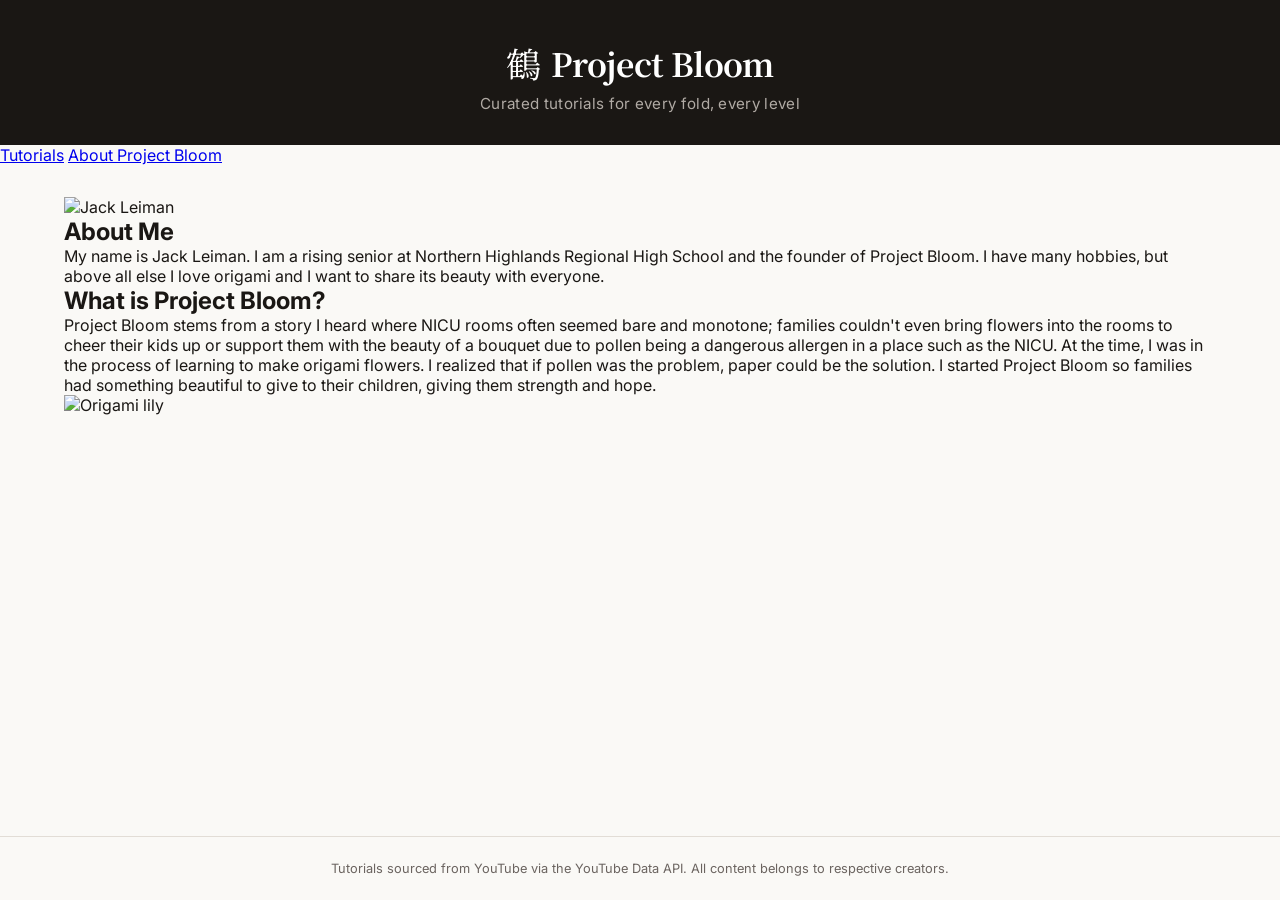
==== about.html @ 2d4c1f08 "Add files via upload" ====
﻿<!DOCTYPE html>
<html lang="en">
<head>
  <meta charset="UTF-8" />
  <meta name="viewport" content="width=device-width, initial-scale=1.0" />
  <title>About Project Bloom — Project Bloom</title>
  <link rel="stylesheet" href="styles.css" />
  <link rel="preconnect" href="https://fonts.googleapis.com" />
  <link href="https://fonts.googleapis.com/css2?family=Noto+Serif+JP:wght@400;700&family=Inter:wght@400;500;600&display=swap" rel="stylesheet" />
</head>
<body>

  <header class="site-header">
    <div class="header-inner">
      <div class="logo">
        <span class="logo-icon">&#40372;</span>
        <span class="logo-text">Project Bloom</span>
      </div>
      <p class="tagline">Curated tutorials for every fold, every level</p>
    </div>
  </header>

  <nav class="site-nav" aria-label="Site navigation">
    <div class="nav-inner">
      <a href="index.html" class="nav-link">Tutorials</a>
      <a href="about.html" class="nav-link active" aria-current="page">About Project Bloom</a>
    </div>
  </nav>

  <main class="about-main">

    <section class="about-section about-who">
      <div class="about-image-side">
        <img src="images/JackLeimanHeadshot.jpg" alt="Jack Leiman" class="about-photo" />
      </div>
      <div class="about-text-side">
        <h2 class="about-heading">About Me</h2>
        <p class="about-body">My name is Jack Leiman. I am a rising senior at Northern Highlands Regional High School and the
           founder of Project Bloom. I have many hobbies, but above all else I love origami and I want to share its beauty with everyone.</p>
      </div>
    </section>

    <section class="about-section about-what">
      <div class="about-text-side">
        <h2 class="about-heading">What is Project Bloom?</h2>
        <p class="about-body">Project Bloom stems from a story I heard where NICU rooms often seemed bare and monotone; 
          families couldn't even bring flowers into the rooms to cheer their kids up or support them with the beauty of a 
          bouquet due to pollen being a dangerous allergen in a place such as the NICU. At the time, I was in the process of 
          learning to make origami flowers. I realized that if pollen was the problem, paper could be the solution. I started 
          Project Bloom so families had something beautiful to give to their children, giving them strength and hope. </p>
      </div>
      <div class="about-image-side">
        <img src="images/Origami Lily.jpg" alt="Origami lily" class="about-photo" />
      </div>
    </section>

  </main>

  <footer class="site-footer">
    <p>Tutorials sourced from YouTube via the YouTube Data API. All content belongs to respective creators.</p>
  </footer>

</body>
</html>
---- styles.css ----
/* ── Reset & base ── */
*, *::before, *::after { box-sizing: border-box; margin: 0; padding: 0; }

:root {
  --bg: #faf9f6;
  --surface: #ffffff;
  --surface-alt: #f3f0eb;
  --border: #e2ddd6;
  --text: #1a1714;
  --text-muted: #6b6460;
  --accent: #c0392b;
  --accent-soft: #f9ece9;
  --accent-hover: #a93226;
  --pill-active-bg: #1a1714;
  --pill-active-text: #ffffff;
  --shadow-sm: 0 1px 3px rgba(0,0,0,.08);
  --shadow-md: 0 4px 16px rgba(0,0,0,.1);
  --radius: 10px;
  --radius-sm: 6px;
  --font-body: 'Inter', system-ui, sans-serif;
  --font-display: 'Noto Serif JP', serif;

  --diff-beginner: #2e7d32;
  --diff-beginner-bg: #e8f5e9;
  --diff-low: #1565c0;
  --diff-low-bg: #e3f2fd;
  --diff-intermediate: #e65100;
  --diff-intermediate-bg: #fff3e0;
  --diff-advanced: #6a1b9a;
  --diff-advanced-bg: #f3e5f5;
}

body {
  font-family: var(--font-body);
  background: var(--bg);
  color: var(--text);
  min-height: 100vh;
  display: flex;
  flex-direction: column;
}

/* ── Header ── */
.site-header {
  background: var(--text);
  color: #fff;
  padding: 2.5rem 1.5rem 2rem;
  text-align: center;
}

.header-inner { max-width: 900px; margin: 0 auto; }

.logo {
  display: flex;
  align-items: center;
  justify-content: center;
  gap: .6rem;
  margin-bottom: .5rem;
}

.logo-icon {
  font-size: 2.2rem;
  font-family: var(--font-display);
  line-height: 1;
}

.logo-text {
  font-family: var(--font-display);
  font-size: 2rem;
  font-weight: 700;
  letter-spacing: -.02em;
}

.tagline {
  color: #b0aaa4;
  font-size: .95rem;
  letter-spacing: .02em;
}

/* ── Main layout ── */
main {
  flex: 1;
  max-width: 1200px;
  margin: 0 auto;
  width: 100%;
  padding: 2rem 1.5rem 4rem;
}

/* ── Filter bar ── */
.filter-bar {
  background: var(--surface);
  border: 1px solid var(--border);
  border-radius: var(--radius);
  padding: 1.25rem 1.5rem;
  margin-bottom: 1.25rem;
  display: flex;
  flex-direction: column;
  gap: 1rem;
  box-shadow: var(--shadow-sm);
}

.filter-group {
  display: flex;
  align-items: flex-start;
  gap: 1rem;
}

.filter-label {
  font-size: .75rem;
  font-weight: 600;
  text-transform: uppercase;
  letter-spacing: .07em;
  color: var(--text-muted);
  padding-top: .45rem;
  min-width: 72px;
}

.filter-pills {
  display: flex;
  flex-wrap: wrap;
  gap: .5rem;
}

.pill {
  background: var(--surface-alt);
  border: 1px solid var(--border);
  color: var(--text);
  border-radius: 999px;
  padding: .35rem .9rem;
  font-size: .85rem;
  font-family: var(--font-body);
  cursor: pointer;
  transition: background .15s, color .15s, border-color .15s;
  white-space: nowrap;
}

.pill:hover {
  background: var(--border);
}

.pill.active {
  background: var(--pill-active-bg);
  color: var(--pill-active-text);
  border-color: var(--pill-active-bg);
}

/* ── Results bar ── */
.results-bar {
  display: flex;
  align-items: center;
  justify-content: space-between;
  margin-bottom: 1.5rem;
  gap: 1rem;
  flex-wrap: wrap;
}

.results-count {
  font-size: .9rem;
  color: var(--text-muted);
}

.sort-control {
  display: flex;
  align-items: center;
  gap: .5rem;
  font-size: .85rem;
  color: var(--text-muted);
}

.sort-control select {
  font-family: var(--font-body);
  font-size: .85rem;
  border: 1px solid var(--border);
  border-radius: var(--radius-sm);
  padding: .3rem .6rem;
  background: var(--surface);
  color: var(--text);
  cursor: pointer;
}

/* ── Tutorial grid ── */
.tutorial-grid {
  display: grid;
  grid-template-columns: repeat(auto-fill, minmax(280px, 1fr));
  gap: 1.25rem;
}

/* ── Tutorial card ── */
.tutorial-card {
  background: var(--surface);
  border: 1px solid var(--border);
  border-radius: var(--radius);
  overflow: hidden;
  box-shadow: var(--shadow-sm);
  display: flex;
  flex-direction: column;
  transition: transform .2s, box-shadow .2s;
}

.tutorial-card:hover {
  transform: translateY(-3px);
  box-shadow: var(--shadow-md);
}

.card-thumb {
  position: relative;
  aspect-ratio: 16/9;
  overflow: hidden;
  background: var(--surface-alt);
}

.card-thumb img {
  width: 100%;
  height: 100%;
  object-fit: cover;
  display: block;
  transition: transform .3s;
}

.tutorial-card:hover .card-thumb img {
  transform: scale(1.03);
}

.card-thumb .play-overlay {
  position: absolute;
  inset: 0;
  display: flex;
  align-items: center;
  justify-content: center;
  background: rgba(0,0,0,.25);
  opacity: 0;
  transition: opacity .2s;
}

.tutorial-card:hover .play-overlay { opacity: 1; }

.play-icon {
  width: 48px;
  height: 48px;
  background: rgba(255,255,255,.9);
  border-radius: 50%;
  display: flex;
  align-items: center;
  justify-content: center;
  font-size: 1.3rem;
  padding-left: 3px;
}

.card-body {
  padding: 1rem 1.1rem 1.25rem;
  display: flex;
  flex-direction: column;
  flex: 1;
  gap: .5rem;
}

.card-tags {
  display: flex;
  gap: .4rem;
  flex-wrap: wrap;
}

.tag-type {
  font-size: .72rem;
  font-weight: 500;
  padding: .2rem .55rem;
  border-radius: 999px;
  background: var(--surface-alt);
  border: 1px solid var(--border);
  color: var(--text-muted);
  text-transform: capitalize;
}

.tag-difficulty {
  font-size: .72rem;
  font-weight: 600;
  padding: .2rem .55rem;
  border-radius: 999px;
  text-transform: capitalize;
}

.tag-difficulty.beginner      { background: var(--diff-beginner-bg); color: var(--diff-beginner); }
.tag-difficulty.low-intermediate { background: var(--diff-low-bg); color: var(--diff-low); }
.tag-difficulty.intermediate  { background: var(--diff-intermediate-bg); color: var(--diff-intermediate); }
.tag-difficulty.advanced      { background: var(--diff-advanced-bg); color: var(--diff-advanced); }

.card-title {
  font-size: .95rem;
  font-weight: 600;
  line-height: 1.4;
  color: var(--text);
  display: -webkit-box;
  -webkit-line-clamp: 2;
  line-clamp: 2;
  -webkit-box-orient: vertical;
  overflow: hidden;
}

.card-channel {
  font-size: .8rem;
  color: var(--text-muted);
}

.card-footer {
  margin-top: auto;
  padding-top: .5rem;
}

.card-link {
  display: inline-flex;
  align-items: center;
  gap: .35rem;
  font-size: .82rem;
  font-weight: 500;
  color: var(--accent);
  text-decoration: none;
  border: 1px solid var(--accent);
  border-radius: var(--radius-sm);
  padding: .35rem .75rem;
  transition: background .15s, color .15s;
}

.card-link:hover {
  background: var(--accent);
  color: #fff;
}

/* ── Loading ── */
.loading-state {
  display: flex;
  flex-direction: column;
  align-items: center;
  justify-content: center;
  gap: 1rem;
  padding: 4rem 0;
  color: var(--text-muted);
}

.spinner {
  width: 36px;
  height: 36px;
  border: 3px solid var(--border);
  border-top-color: var(--text);
  border-radius: 50%;
  animation: spin .7s linear infinite;
}

@keyframes spin { to { transform: rotate(360deg); } }

/* ── States ── */
.error-state, .no-results {
  text-align: center;
  padding: 3rem;
  color: var(--text-muted);
  font-size: .95rem;
}

.error-state p { color: #c0392b; }

/* ── API key prompt ── */
.api-key-prompt {
  display: flex;
  justify-content: center;
  padding: 3rem 1rem;
}

.api-key-card {
  background: var(--surface);
  border: 1px solid var(--border);
  border-radius: var(--radius);
  padding: 2.5rem 2rem;
  max-width: 480px;
  width: 100%;
  text-align: center;
  box-shadow: var(--shadow-md);
  display: flex;
  flex-direction: column;
  gap: 1rem;
}

.api-key-icon { font-size: 2.5rem; }

.api-key-card h2 {
  font-family: var(--font-display);
  font-size: 1.4rem;
}

.api-key-card p {
  font-size: .9rem;
  color: var(--text-muted);
  line-height: 1.6;
}

.api-key-help a {
  color: var(--accent);
  font-weight: 500;
}

.api-key-input-row {
  display: flex;
  gap: .5rem;
}

.api-key-input-row input {
  flex: 1;
  font-family: var(--font-body);
  font-size: .9rem;
  border: 1px solid var(--border);
  border-radius: var(--radius-sm);
  padding: .6rem .85rem;
  outline: none;
  transition: border-color .15s;
}

.api-key-input-row input:focus {
  border-color: var(--text);
}

.api-key-input-row button {
  background: var(--text);
  color: #fff;
  border: none;
  border-radius: var(--radius-sm);
  padding: .6rem 1.1rem;
  font-family: var(--font-body);
  font-size: .9rem;
  font-weight: 600;
  cursor: pointer;
  white-space: nowrap;
  transition: background .15s;
}

.api-key-input-row button:hover { background: #333; }

.api-key-error {
  color: var(--accent);
  font-size: .85rem;
}

/* ── Apply filters button ── */
.filter-actions {
  display: flex;
  justify-content: flex-end;
  padding-top: .25rem;
}

.apply-filters-btn {
  background: var(--text);
  color: #fff;
  border: none;
  border-radius: var(--radius-sm);
  padding: .55rem 1.4rem;
  font-family: var(--font-body);
  font-size: .9rem;
  font-weight: 600;
  cursor: pointer;
  transition: background .15s, box-shadow .15s;
}

.apply-filters-btn:hover {
  background: #333;
}

/* Highlight when pending filters differ from applied */
.apply-filters-btn.dirty {
  background: var(--accent);
  box-shadow: 0 0 0 3px var(--accent-soft);
}

.apply-filters-btn.dirty:hover {
  background: var(--accent-hover);
}

/* ── Pagination ── */
.pagination {
  display: flex;
  align-items: center;
  justify-content: center;
  gap: .4rem;
  margin-top: 2.5rem;
  flex-wrap: wrap;
}

.page-btn {
  min-width: 36px;
  height: 36px;
  padding: 0 .6rem;
  border: 1px solid var(--border);
  border-radius: var(--radius-sm);
  background: var(--surface);
  color: var(--text);
  font-family: var(--font-body);
  font-size: .88rem;
  font-weight: 500;
  cursor: pointer;
  transition: background .15s, border-color .15s;
}

.page-btn:hover:not(:disabled) {
  background: var(--surface-alt);
  border-color: #aaa;
}

.page-btn.current {
  background: var(--text);
  color: #fff;
  border-color: var(--text);
  cursor: default;
}

.page-btn:disabled {
  opacity: .35;
  cursor: default;
}

.page-ellipsis {
  color: var(--text-muted);
  font-size: .88rem;
  padding: 0 .2rem;
  user-select: none;
}

/* ── Footer ── */
.site-footer {
  text-align: center;
  padding: 1.5rem;
  font-size: .8rem;
  color: var(--text-muted);
  border-top: 1px solid var(--border);
}

/* ── Responsive ── */
@media (max-width: 600px) {
  .filter-group { flex-direction: column; gap: .5rem; }
  .filter-label { min-width: unset; }
  .logo-text { font-size: 1.5rem; }
  .api-key-input-row { flex-direction: column; }
  .tutorial-grid { grid-template-columns: 1fr; }
}
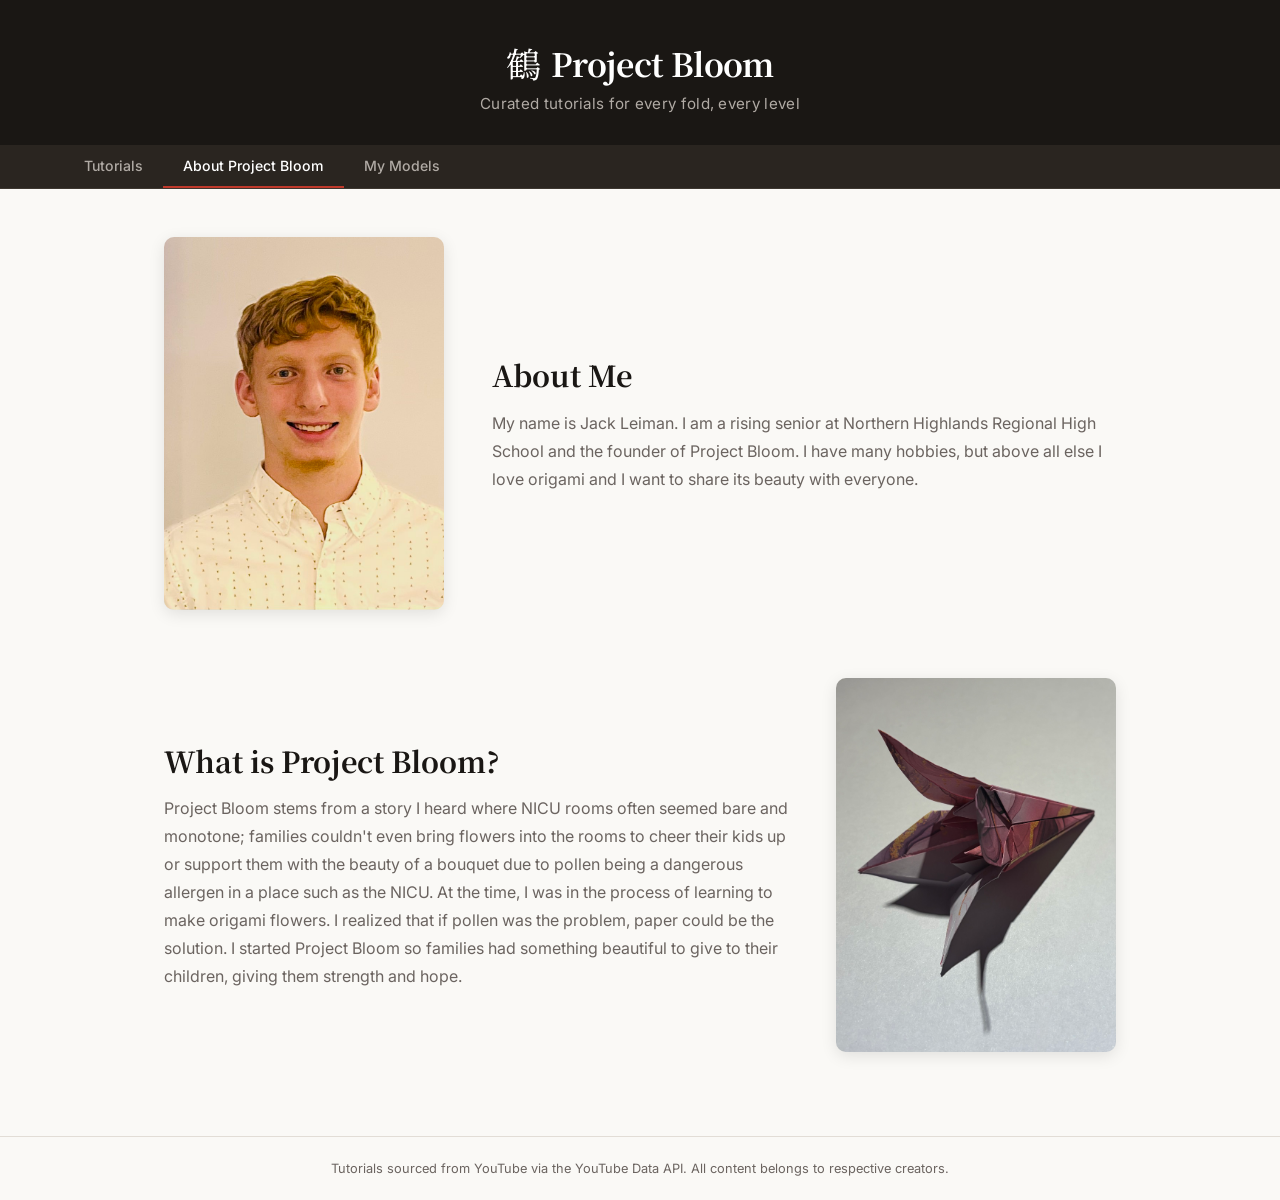
==== commit 2ec0ff6b: "Add files via upload" ====
--- a/about.html
+++ b/about.html
@@ -24,6 +24,7 @@
     <div class="nav-inner">
       <a href="index.html" class="nav-link">Tutorials</a>
       <a href="about.html" class="nav-link active" aria-current="page">About Project Bloom</a>
+      <a href="models.html" class="nav-link">My Models</a>
     </div>
   </nav>
 
--- a/styles.css
+++ b/styles.css
@@ -1,4 +1,4 @@
-/* ── Reset & base ── */
+﻿/* ── Reset & base ── */
 *, *::before, *::after { box-sizing: border-box; margin: 0; padding: 0; }
 
 :root {
@@ -536,3 +536,142 @@
   .api-key-input-row { flex-direction: column; }
   .tutorial-grid { grid-template-columns: 1fr; }
 }
+
+/* ── Nav ── */
+.site-nav {
+  background: #2a2520;
+  border-bottom: 1px solid #3d3730;
+}
+
+.nav-inner {
+  max-width: 1200px;
+  margin: 0 auto;
+  padding: 0 1.5rem;
+  display: flex;
+  gap: 0;
+}
+
+.nav-link {
+  display: inline-block;
+  padding: .75rem 1.25rem;
+  font-family: var(--font-body);
+  font-size: .88rem;
+  font-weight: 500;
+  color: #b0aaa4;
+  text-decoration: none;
+  border-bottom: 2px solid transparent;
+  transition: color .15s, border-color .15s;
+}
+
+.nav-link:hover {
+  color: #fff;
+}
+
+.nav-link.active {
+  color: #fff;
+  border-bottom-color: var(--accent);
+}
+
+/* ── About page ── */
+.about-main {
+  max-width: 1000px;
+  margin: 0 auto;
+  padding: 3rem 1.5rem 5rem;
+  display: flex;
+  flex-direction: column;
+  gap: 4rem;
+}
+
+.about-section {
+  display: flex;
+  align-items: center;
+  gap: 3rem;
+}
+
+.about-image-side {
+  flex: 0 0 280px;
+}
+
+.about-photo {
+  width: 100%;
+  border-radius: var(--radius);
+  object-fit: cover;
+  aspect-ratio: 3/4;
+  background: var(--surface-alt);
+  box-shadow: var(--shadow-md);
+}
+
+.about-what .about-photo {
+  aspect-ratio: 3/4;
+}
+
+.about-text-side {
+  flex: 1;
+  display: flex;
+  flex-direction: column;
+  gap: 1rem;
+}
+
+.about-heading {
+  font-family: var(--font-display);
+  font-size: 1.8rem;
+  font-weight: 700;
+  color: var(--text);
+  line-height: 1.2;
+}
+
+.about-body {
+  font-size: 1rem;
+  line-height: 1.75;
+  color: var(--text-muted);
+}
+
+@media (max-width: 700px) {
+  .about-section {
+    flex-direction: column;
+  }
+  .about-what {
+    flex-direction: column-reverse;
+  }
+  .about-image-side {
+    flex: unset;
+    width: 100%;
+    max-width: 320px;
+    margin: 0 auto;
+  }
+}
+
+/* ── Models page ── */
+.model-photo {
+  aspect-ratio: 1/1;
+  object-fit: cover;
+  border-radius: var(--radius);
+  box-shadow: var(--shadow-md);
+  width: 100%;
+}
+
+.models-section {
+  align-items: center;
+  gap: 3rem;
+}
+
+.models-section .about-image-side {
+  flex: 0 0 380px;
+}
+
+.models-section .about-heading {
+  font-size: 1.6rem;
+  color: var(--text);
+}
+
+@media (max-width: 700px) {
+  .models-section .about-image-side {
+    flex: unset;
+    width: 100%;
+  }
+}
+
+/* ── Crane section override ── */
+.models-crane {
+  gap: 1rem;
+}
